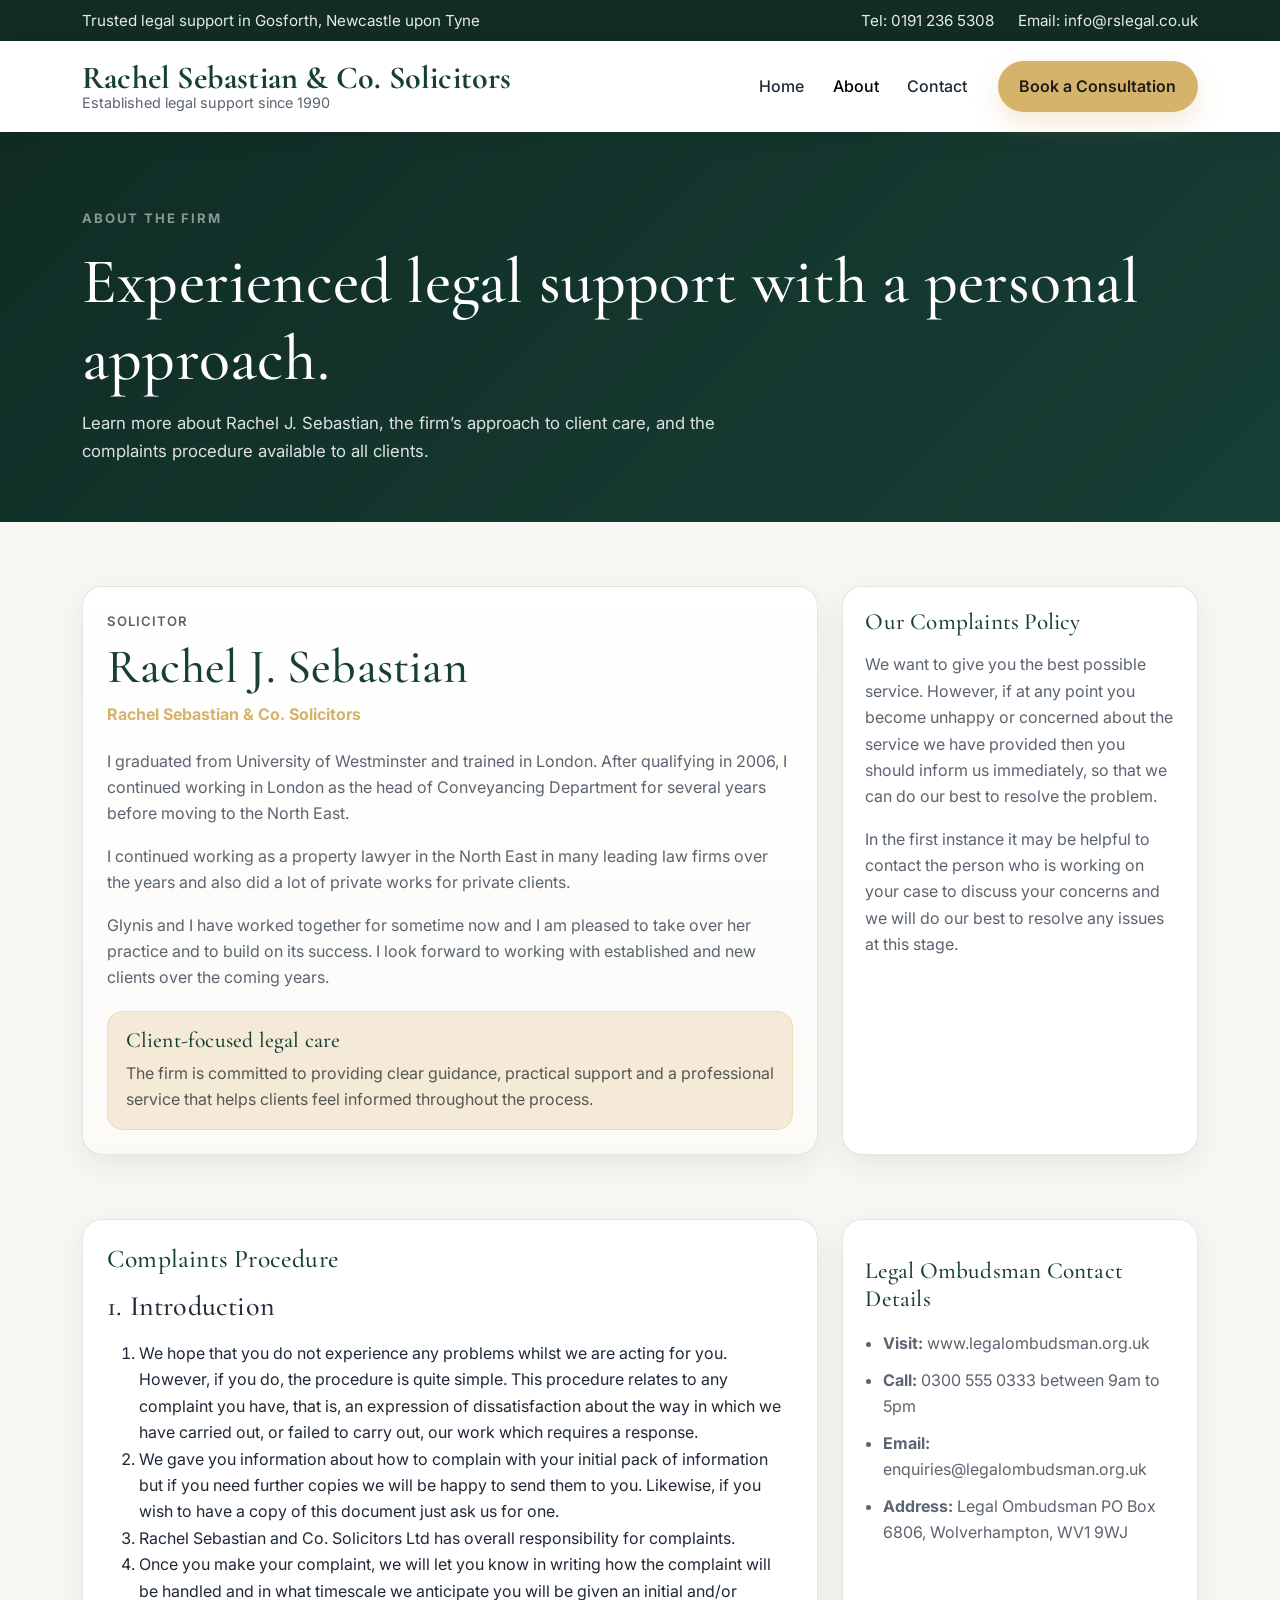
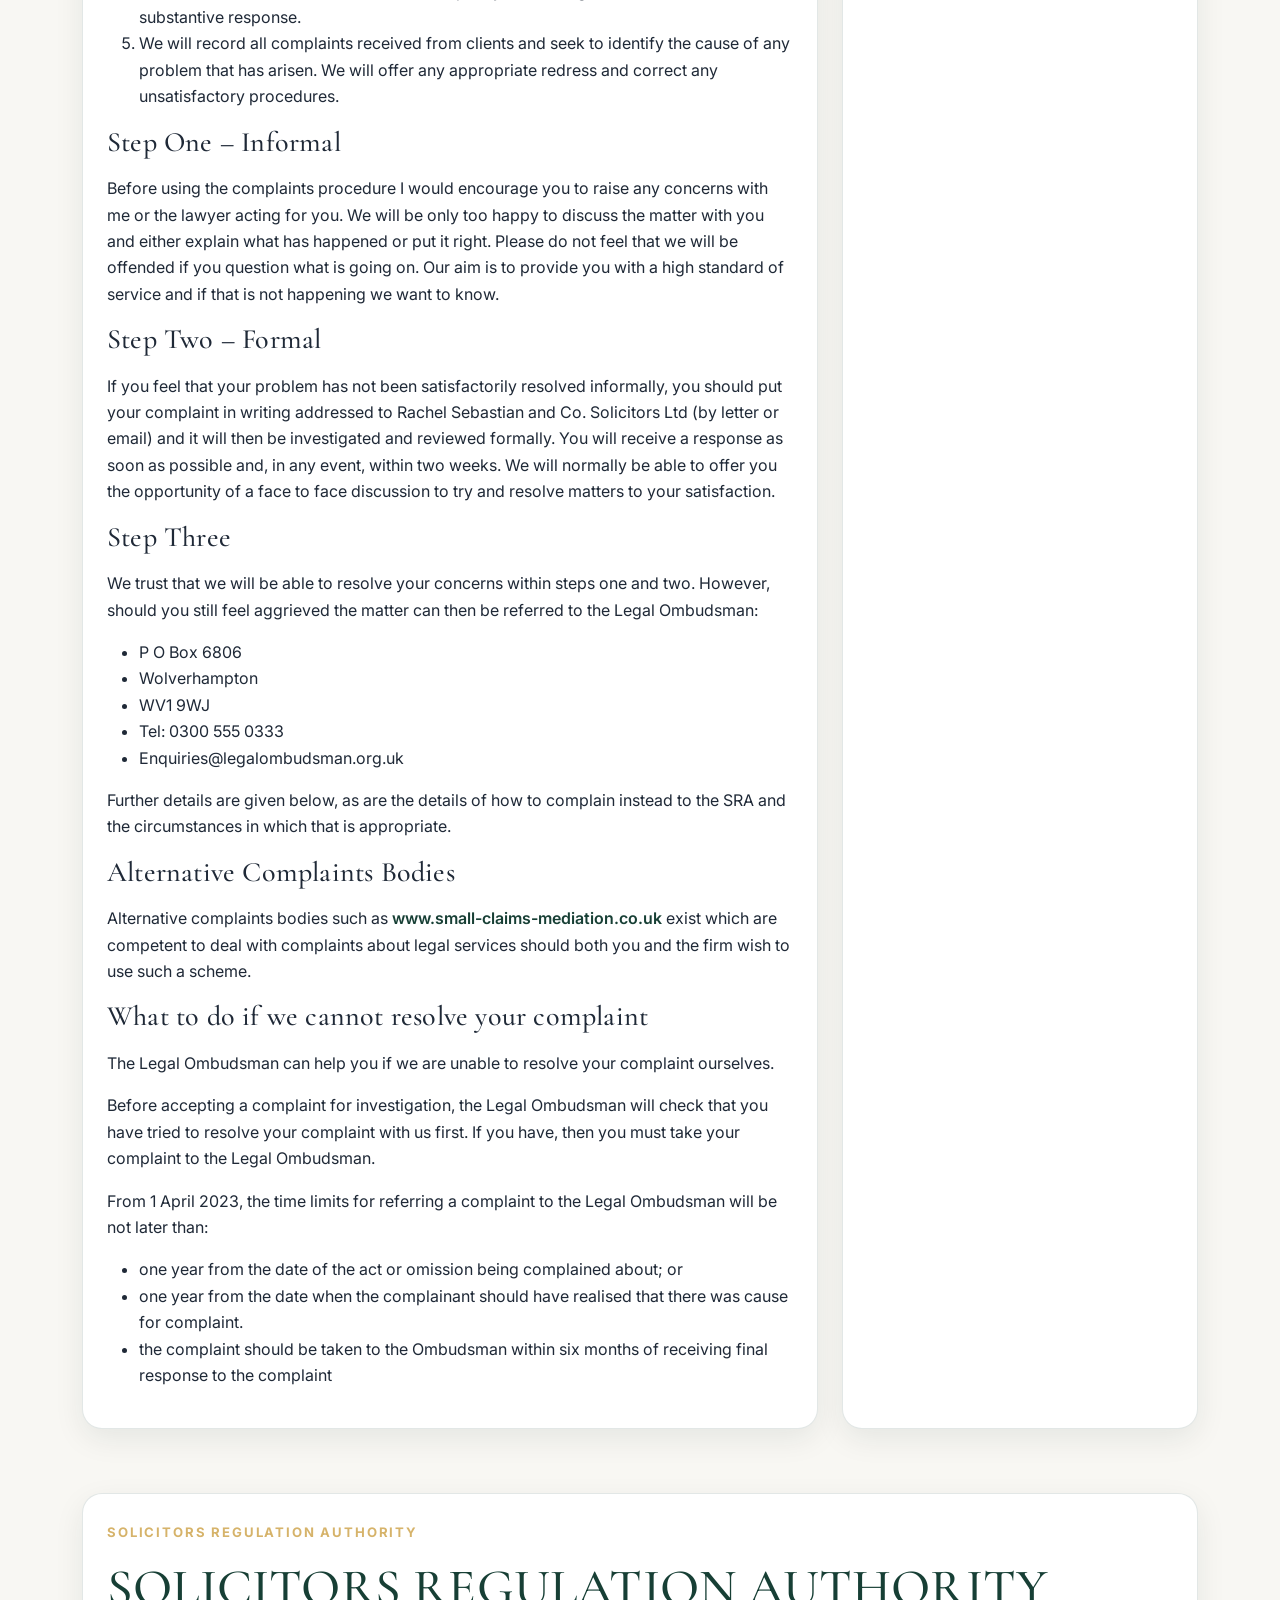
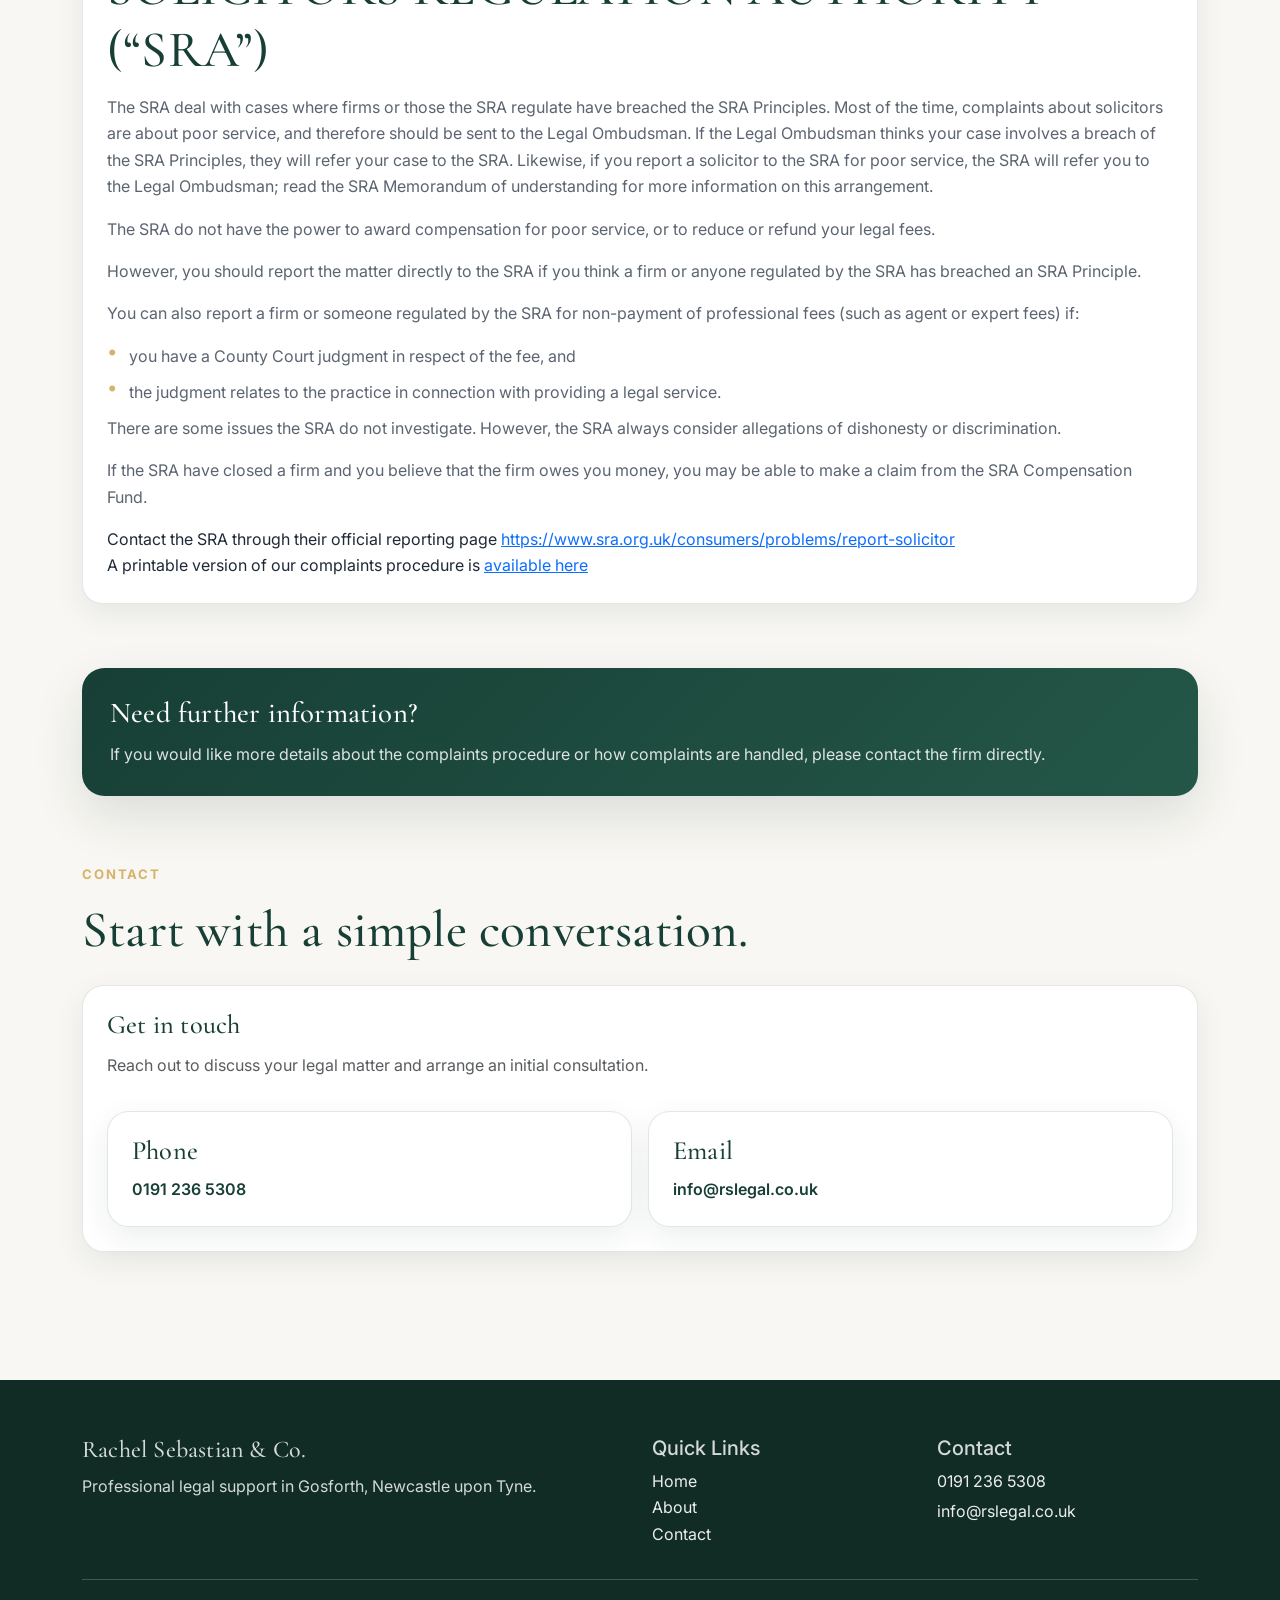
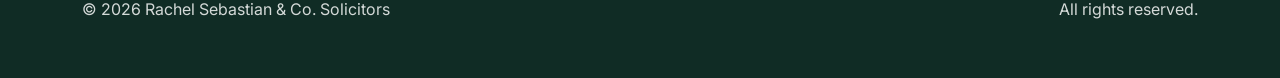
==== about.html @ 6a60bb21 "first commit" ====
<!DOCTYPE html>
<html lang="en">
<head>
  <meta charset="UTF-8" />
  <meta name="viewport" content="width=device-width, initial-scale=1.0"/>
  <title>About | Rachel Sebastian & Co.</title>

  <link rel="preconnect" href="https://fonts.googleapis.com">
  <link rel="preconnect" href="https://fonts.gstatic.com" crossorigin>
  <link href="https://fonts.googleapis.com/css2?family=Cormorant+Garamond:wght@500;600;700&family=Inter:wght@400;500;600;700&display=swap" rel="stylesheet">

  <link href="https://cdn.jsdelivr.net/npm/bootstrap@5.3.3/dist/css/bootstrap.min.css" rel="stylesheet">
  <link rel="stylesheet" href="assests/css/styles.css">

  <style>
    .page-hero {
      background: linear-gradient(135deg, var(--primary-dark), var(--primary));
      color: var(--white);
      padding: 4.5rem 0 3.5rem;
    }

    .page-title {
      font-size: clamp(2.4rem, 5vw, 4rem);
      margin-bottom: 0.8rem;
      color: var(--white);
    }

    .page-subtitle {
      max-width: 720px;
      color: rgba(255,255,255,0.86);
      margin-bottom: 0;
      font-size: 1.05rem;
    }

    .section-tight {
      padding: 4rem 0;
    }

    .content-card {
      background: var(--white);
      border-radius: 1.25rem;
      padding: 1.5rem;
      border: 1px solid var(--border-soft);
      box-shadow: var(--shadow-card);
      height: 100%;
    }

    .solicitor-card {
      background: linear-gradient(180deg, #ffffff 0%, #fbfaf7 100%);
    }

    .solicitor-label {
      color: var(--text-muted);
      font-weight: 600;
      text-transform: uppercase;
      letter-spacing: 0.08em;
      font-size: 0.82rem;
      margin-bottom: 0.4rem;
    }

    .solicitor-name {
      color: var(--primary);
      font-size: clamp(2rem, 4vw, 3rem);
      margin-bottom: 0.3rem;
    }

    .solicitor-role {
      color: var(--secondary);
      font-weight: 700;
      margin-bottom: 1.25rem;
    }

    .profile-highlight {
      background: var(--secondary-soft);
      border: 1px solid rgba(214, 179, 106, 0.25);
      border-radius: 1rem;
      padding: 1rem 1.1rem;
      margin-top: 1.25rem;
    }

    .profile-highlight h3 {
      color: var(--primary);
      font-size: 1.35rem;
      margin-bottom: 0.4rem;
    }

    .policy-grid-title {
      color: var(--primary);
      font-size: 1.6rem;
      margin-bottom: 0.9rem;
    }

    .accordion-item {
      border: 1px solid var(--border-soft);
      border-radius: 1rem !important;
      overflow: hidden;
      margin-bottom: 1rem;
      box-shadow: 0 8px 24px rgba(16, 44, 37, 0.05);
    }

    .accordion-button {
      font-weight: 600;
      color: var(--primary);
      background: var(--white);
      box-shadow: none !important;
      padding: 1.15rem 1.25rem;
    }

    .accordion-button:not(.collapsed) {
      background: var(--secondary-soft);
      color: var(--primary);
    }

    .accordion-body {
      color: var(--text-muted);
      padding: 1.25rem;
    }

    .accordion-body ul,
    .accordion-body ol {
      padding-left: 1.2rem;
      margin-bottom: 0;
    }

    .accordion-body li {
      margin-bottom: 0.65rem;
    }

    .info-panel {
      background: var(--white);
      border: 1px solid var(--border-soft);
      border-radius: 1.25rem;
      padding: 1.4rem;
      box-shadow: var(--shadow-card);
      height: 100%;
    }

    .info-panel h3 {
      color: var(--primary);
      font-size: 1.45rem;
      margin-bottom: 0.9rem;
    }

    .info-panel p,
    .info-panel li {
      color: var(--text-muted);
    }

    .info-panel ul {
      padding-left: 1.1rem;
      margin-bottom: 0;
    }

    .info-panel li {
      margin-bottom: 0.65rem;
    }

    .link-legal {
      color: var(--primary);
      font-weight: 600;
      text-decoration: none;
      word-break: break-word;
    }

    .print-note {
      background: linear-gradient(135deg, var(--primary) 0%, #245748 100%);
      color: var(--white);
      border-radius: 1.4rem;
      padding: 1.75rem;
      box-shadow: var(--shadow-soft);
    }

    .print-note h3 {
      color: var(--white);
      font-size: 1.8rem;
      margin-bottom: 0.7rem;
    }

    .print-note p {
      color: rgba(255,255,255,0.85);
      margin-bottom: 0;
    }

    @media (max-width: 991.98px) {
      .section-tight {
        padding: 3.5rem 0;
      }
    }

    @media (max-width: 767.98px) {
      .page-hero {
        padding: 3.5rem 0 3rem;
      }

      .content-card,
      .info-panel,
      .print-note {
        padding: 1.2rem;
      }

      .page-subtitle {
        font-size: 1rem;
      }
    }
  </style>
</head>

<body>
  <div class="topbar py-2">
    <div class="container d-flex flex-column flex-md-row justify-content-between align-items-center gap-2">
      <div>Trusted legal support in Gosforth, Newcastle upon Tyne</div>
      <div class="d-flex flex-column flex-md-row gap-2 gap-md-4 text-center text-md-start">
        <a href="tel:01912365308">Tel: 0191 236 5308</a>
        <a href="mailto:info@rslegal.co.uk">Email: info@rslegal.co.uk</a>
      </div>
    </div>
  </div>

  <nav class="navbar navbar-expand-lg sticky-top">
    <div class="container py-2">
      <a class="navbar-brand" href="index.html">
        <span class="brand-name">Rachel Sebastian & Co. Solicitors</span>
        <span class="brand-subtitle">Established legal support since 1990</span>
      </a>

      <button class="navbar-toggler border-0 shadow-none" type="button" data-bs-toggle="collapse" data-bs-target="#mainNav" aria-controls="mainNav" aria-expanded="false" aria-label="Toggle navigation">
        <span class="navbar-toggler-icon"></span>
      </button>

      <div class="collapse navbar-collapse" id="mainNav">
        <ul class="navbar-nav ms-auto mb-3 mb-lg-0 align-items-lg-center">
          <li class="nav-item"><a class="nav-link" href="index.html">Home</a></li>
          <li class="nav-item"><a class="nav-link active" href="about.html">About</a></li>
          <li class="nav-item"><a class="nav-link" href="contact.html">Contact</a></li>
        </ul>
        <div class="ms-lg-3">
          <a href="contact.html" class="btn btn-brand">Book a Consultation</a>
        </div>
      </div>
    </div>
  </nav>

  <main>
    <section class="page-hero">
      <div class="container">
        <span class="section-eyebrow text-white-50">About the Firm</span>
        <h1 class="page-title">Experienced legal support with a personal approach.</h1>
        <p class="page-subtitle">
          Learn more about Rachel J. Sebastian, the firm’s approach to client care, and the complaints procedure available to all clients.
        </p>
      </div>
    </section>

    <section class="section-tight">
      <div class="container">
        <div class="row g-4">
          <div class="col-lg-8">
            <div class="content-card solicitor-card">
              <div class="solicitor-label">Solicitor</div>
              <h2 class="solicitor-name">Rachel J. Sebastian</h2>
              <div class="solicitor-role">Rachel Sebastian &amp; Co. Solicitors</div>

              <p class="muted-copy">
                I graduated from University of Westminster and trained in London. After qualifying in 2006, I continued working in London as the head of Conveyancing Department for several years before moving to the North East.
              </p>

              <p class="muted-copy">
                I continued working as a property lawyer in the North East in many leading law firms over the years and also did a lot of private works for private clients.
              </p>

              <p class="muted-copy mb-0">
                Glynis and I have worked together for sometime now and I am pleased to take over her practice and to build on its success. I look forward to working with established and new clients over the coming years.
              </p>

              <div class="profile-highlight">
                <h3>Client-focused legal care</h3>
                <p class="mb-0 text-muted">
                  The firm is committed to providing clear guidance, practical support and a professional service that helps clients feel informed throughout the process.
                </p>
              </div>
            </div>
          </div>

          <div class="col-lg-4">
            <div class="info-panel">
              <h3>Our Complaints Policy</h3>
              <p class="mb-3">
                We want to give you the best possible service. However, if at any point you become unhappy or concerned about the service we have provided then you should inform us immediately, so that we can do our best to resolve the problem.
              </p>
              <p class="mb-0">
                In the first instance it may be helpful to contact the person who is working on your case to discuss your concerns and we will do our best to resolve any issues at this stage.
              </p>
            </div>
          </div>
        </div>
      </div>
    </section>

    <section class="section-tight pt-0">
        <div class="container">
            <div class="row g-4">
            <div class="col-lg-8">
                <div class="content-card">
                <h2 class="policy-grid-title">Complaints Procedure</h2>

                <div class="policy-block">
                    <h3 class="mt-3 mb-3">1. Introduction</h3>
                    <ol class="policy-list-numbered">
                    <li>
                        We hope that you do not experience any problems whilst we are acting for you. However, if you do,
                        the procedure is quite simple. This procedure relates to any complaint you have, that is, an expression
                        of dissatisfaction about the way in which we have carried out, or failed to carry out, our work which requires a response.
                    </li>
                    <li>
                        We gave you information about how to complain with your initial pack of information but if you need further copies
                        we will be happy to send them to you. Likewise, if you wish to have a copy of this document just ask us for one.
                    </li>
                    <li>
                        Rachel Sebastian and Co. Solicitors Ltd has overall responsibility for complaints.
                    </li>
                    <li>
                        Once you make your complaint, we will let you know in writing how the complaint will be handled and in what timescale
                        we anticipate you will be given an initial and/or substantive response.
                    </li>
                    <li>
                        We will record all complaints received from clients and seek to identify the cause of any problem that has arisen.
                        We will offer any appropriate redress and correct any unsatisfactory procedures.
                    </li>
                    </ol>
                </div>

                <div class="policy-block">
                    <h3 class="mt-3 mb-3">Step One – Informal</h3>
                    <p class="mb-0">
                    Before using the complaints procedure I would encourage you to raise any concerns with me or the lawyer acting for you.
                    We will be only too happy to discuss the matter with you and either explain what has happened or put it right.
                    Please do not feel that we will be offended if you question what is going on. Our aim is to provide you with a high standard
                    of service and if that is not happening we want to know.
                    </p>
                </div>

                <div class="policy-block">
                    <h3 class="mt-3 mb-3">Step Two – Formal</h3>
                    <p class="mb-0">
                    If you feel that your problem has not been satisfactorily resolved informally, you should put your complaint in writing
                    addressed to Rachel Sebastian and Co. Solicitors Ltd (by letter or email) and it will then be investigated and reviewed formally.
                    You will receive a response as soon as possible and, in any event, within two weeks. We will normally be able to offer you the
                    opportunity of a face to face discussion to try and resolve matters to your satisfaction.
                    </p>
                </div>

                <div class="policy-block">
                    <h3 class="mt-3 mb-3">Step Three</h3>
                    <p>
                    We trust that we will be able to resolve your concerns within steps one and two. However, should you still feel aggrieved
                    the matter can then be referred to the Legal Ombudsman:
                    </p>
                    <ul class="policy-list-clean">
                    <li>P O Box 6806</li>
                    <li>Wolverhampton</li>
                    <li>WV1 9WJ</li>
                    <li>Tel: 0300 555 0333</li>
                    <li>Enquiries@legalombudsman.org.uk</li>
                    </ul>
                    <p class="mb-0">
                    Further details are given below, as are the details of how to complain instead to the SRA and the circumstances in which that is appropriate.
                    </p>
                </div>

                <div class="policy-block">
                    <h3 class="mt-3 mb-3">Alternative Complaints Bodies</h3>
                    <p class="mb-0">
                    Alternative complaints bodies such as
                    <a href="http://www.small-claims-mediation.co.uk/" target="_blank" rel="noopener noreferrer" class="link-legal">
                        www.small-claims-mediation.co.uk
                    </a>
                    exist which are competent to deal with complaints about legal services should both you and the firm wish to use such a scheme.
                    </p>
                </div>

                <div class="policy-block mb-0">
                    <h3 class="mt-3 mb-3">What to do if we cannot resolve your complaint</h3>
                    <p>
                    The Legal Ombudsman can help you if we are unable to resolve your complaint ourselves.
                    </p>
                    <p>
                    Before accepting a complaint for investigation, the Legal Ombudsman will check that you have tried to resolve your complaint with us first.
                    If you have, then you must take your complaint to the Legal Ombudsman.
                    </p>
                    <p>From 1 April 2023, the time limits for referring a complaint to the Legal Ombudsman will be not later than:</p>
                    <ul class="policy-list-clean">
                    <li>one year from the date of the act or omission being complained about; or</li>
                    <li>one year from the date when the complainant should have realised that there was cause for complaint.</li>
                    <li>the complaint should be taken to the Ombudsman within six months of receiving final response to the complaint</li>
                    </ul>
                </div>
                </div>
            </div>

            <div class="col-lg-4">
                <div class="info-panel mb-4">
                <h3 class="mt-3 mb-3">Legal Ombudsman Contact Details</h3>
                <ul>
                    <li><strong>Visit:</strong> www.legalombudsman.org.uk</li>
                    <li><strong>Call:</strong> 0300 555 0333 between 9am to 5pm</li>
                    <li><strong>Email:</strong> enquiries@legalombudsman.org.uk</li>
                    <li><strong>Address:</strong> Legal Ombudsman PO Box 6806, Wolverhampton, WV1 9WJ</li>
                </ul>
                </div>

            </div>
            </div>
        </div>
        </section>

    <section class="section-tight pt-0">
      <div class="container">
        <div class="content-card">
          <span class="section-eyebrow">Solicitors Regulation Authority</span>
          <h2 class="section-title">SOLICITORS REGULATION AUTHORITY (“SRA”)</h2>

          <p class="muted-copy-color-alone">
            The SRA deal with cases where firms or those the SRA regulate have breached the SRA Principles. Most of the time, complaints about solicitors are about poor service, and therefore should be sent to the Legal Ombudsman. If the Legal Ombudsman thinks your case involves a breach of the SRA Principles, they will refer your case to the SRA. Likewise, if you report a solicitor to the SRA for poor service, the SRA will refer you to the Legal Ombudsman; read the SRA Memorandum of understanding for more information on this arrangement.
          </p>

          <p class="muted-copy-color-alone">
            The SRA do not have the power to award compensation for poor service, or to reduce or refund your legal fees.
          </p>

          <p class="muted-copy-color-alone">
            However, you should report the matter directly to the SRA if you think a firm or anyone regulated by the SRA has breached an SRA Principle.
          </p>

          <p class="muted-copy-color-alone">
            You can also report a firm or someone regulated by the SRA for non-payment of professional fees (such as agent or expert fees) if:
          </p>

          <ul class="service-list">
            <li>you have a County Court judgment in respect of the fee, and</li>
            <li>the judgment relates to the practice in connection with providing a legal service.</li>
          </ul>

          <p class="muted-copy-color-alone">
            There are some issues the SRA do not investigate. However, the SRA always consider allegations of dishonesty or discrimination.
          </p>

          <p class="muted-copy-color-alone">
            If the SRA have closed a firm and you believe that the firm owes you money, you may be able to make a claim from the SRA Compensation Fund.
          </p>

          <p class="mb-0">
            Contact the SRA through their official reporting page
            <a href="https://www.sra.org.uk/consumers/problems/report-solicitor" target="_blank" rel="noopener noreferrer">
                https://www.sra.org.uk/consumers/problems/report-solicitor
            </a>
          </p>

          <p class="mb-0">
            A printable version of our complaints procedure is 
            <a href="https://www.rslegal.co.uk/HowToComplain.pdf" target="_blank" rel="noopener noreferrer">
                available here
            </a>
          </p>
        </div>
      </div>
    </section>

    <section class="section-tight pt-0">
      <div class="container">
        <div class="print-note">
          <h3>Need further information?</h3>
          <p>
            If you would like more details about the complaints procedure or how complaints are handled, please contact the firm directly.
          </p>
        </div>
      </div>
    </section>

      <section id="contact" class="section pt-0">
        <div class="container">
        <div class="row g-4">
            <div class="">
            <span class="section-eyebrow">Contact</span>
            <h2 class="section-title">Start with a simple conversation.</h2>
            <p class="muted-copy mb-4">
            </p>
            <div class="trust-card">
                <h3>Get in touch</h3>
                <p class="text-muted">Reach out to discuss your legal matter and arrange an initial consultation.</p>
                <div class="row g-3 mt-2">
                <div class="col-md-6">
                    <div class="about-card h-100">
                    <h3 class="mb-2">Phone</h3>
                    <a class="contact-value" href="tel:01912365308">0191 236 5308</a>
                    </div>
                </div>
                <div class="col-md-6">
                    <div class="about-card h-100">
                    <h3 class="mb-2">Email</h3>
                    <a class="contact-value" href="mailto:info@rslegal.co.uk">info@rslegal.co.uk</a>
                    </div>
                </div>
                </div>
            </div>
            </div>
        </div>
        </div>
    </section>

  </main>

  <footer class="footer mt-5">
    <div class="container py-4">
      <div class="row g-4">
        <div class="col-md-6">
          <h4>Rachel Sebastian & Co.</h4>
          <p class="mb-0">
            Professional legal support in Gosforth, Newcastle upon Tyne.
          </p>
        </div>

        <div class="col-md-3">
          <h5>Quick Links</h5>
          <ul class="list-unstyled">
            <li><a href="index.html">Home</a></li>
            <li><a href="about.html">About</a></li>
            <li><a href="contact.html">Contact</a></li>
          </ul>
        </div>

        <div class="col-md-3">
          <h5>Contact</h5>
          <p class="mb-1"><a href="tel:01912365308">0191 236 5308</a></p>
          <p class="mb-0"><a href="mailto:info@rslegal.co.uk">info@rslegal.co.uk</a></p>
        </div>
      </div>

      <hr>

      <div class="d-flex flex-column flex-md-row justify-content-between">
        <p class="mb-0">© 2026 Rachel Sebastian & Co. Solicitors</p>
        <p class="mb-0">All rights reserved.</p>
      </div>
    </div>
  </footer>

  <script src="https://cdn.jsdelivr.net/npm/bootstrap@5.3.3/dist/js/bootstrap.bundle.min.js"></script>
</body>
</html>
---- assests/css/styles.css ----
:root {
      --primary: #173f35;
      --primary-dark: #102c25;
      --secondary: #d6b36a;
      --secondary-soft: #f4ead7;
      --text-dark: #1f2937;
      --text-muted: #5b6470;
      --light-bg: #f8f7f3;
      --white: #ffffff;
      --border-soft: rgba(23, 63, 53, 0.12);
      --shadow-soft: 0 20px 50px rgba(16, 44, 37, 0.12);
      --shadow-card: 0 10px 30px rgba(16, 44, 37, 0.08);
    }

    * {
      box-sizing: border-box;
    }

    html {
      scroll-behavior: smooth;
    }

    body {
      margin: 0;
      font-family: 'Inter', sans-serif;
      color: var(--text-dark);
      background: var(--light-bg);
      line-height: 1.65;
    }

    h1, h2, h3, h4, .brand-name {
      font-family: 'Cormorant Garamond', serif;
      letter-spacing: 0.2px;
    }

    .topbar {
      background: var(--primary-dark);
      color: rgba(255,255,255,0.9);
      font-size: 0.95rem;
    }

    .topbar a {
      color: rgba(255,255,255,0.9);
      text-decoration: none;
    }

    .navbar {
      background: rgba(255,255,255,0.96);
      backdrop-filter: blur(10px);
      box-shadow: 0 8px 22px rgba(0,0,0,0.04);
    }

    .navbar-brand {
      display: flex;
      flex-direction: column;
      line-height: 1;
    }

    .brand-name {
      font-size: 2rem;
      font-weight: 700;
      color: var(--primary);
    }

    .brand-subtitle {
      font-size: 0.9rem;
      color: var(--text-muted);
      margin-top: 0.15rem;
    }

    .nav-link {
      color: var(--text-dark);
      font-weight: 500;
      margin-left: 0.4rem;
      margin-right: 0.4rem;
    }

    .nav-link:hover,
    .nav-link:focus,
    .nav-link.active {
      color: var(--primary);
    }

    .btn-brand,
    .btn-outline-brand {
      border-radius: 999px;
      padding: 0.82rem 1.35rem;
      font-weight: 600;
      transition: all 0.25s ease;
    }

    .btn-brand {
      background: var(--secondary);
      color: #1d1d1d;
      border: none;
      box-shadow: 0 12px 25px rgba(214, 179, 106, 0.25);
    }

    .btn-brand:hover {
      transform: translateY(-2px);
      background: #c9a153;
      color: #121212;
    }

    .btn-outline-brand {
      border: 1px solid rgba(255,255,255,0.4);
      color: var(--white);
      background: transparent;
    }

    .btn-outline-brand:hover {
      background: rgba(255,255,255,0.12);
      color: var(--white);
      transform: translateY(-2px);
    }

    .hero {
      position: relative;
      overflow: hidden;
      background:
        linear-gradient(115deg, rgba(16,44,37,0.94) 0%, rgba(23,63,53,0.88) 50%, rgba(23,63,53,0.78) 100%),
        url('https://images.unsplash.com/photo-1589829545856-d10d557cf95f?auto=format&fit=crop&w=1600&q=80') center/cover no-repeat;
      color: var(--white);
      padding: 5rem 0 4.5rem;
    }

    .hero-badge {
      display: inline-flex;
      align-items: center;
      gap: 0.5rem;
      background: rgba(255,255,255,0.12);
      border: 1px solid rgba(255,255,255,0.18);
      color: rgba(255,255,255,0.95);
      padding: 0.5rem 0.9rem;
      border-radius: 999px;
      margin-bottom: 1.2rem;
      font-size: 0.92rem;
    }

    .hero h1 {
      font-size: clamp(2.5rem, 5vw, 4.7rem);
      line-height: 0.98;
      margin-bottom: 1rem;
      font-weight: 700;
    }

    .hero p.lead {
      font-size: 1.08rem;
      color: rgba(255,255,255,0.88);
      max-width: 640px;
      margin-bottom: 1.7rem;
    }

    .hero-highlights {
      display: grid;
      grid-template-columns: repeat(3, minmax(0, 1fr));
      gap: 1rem;
      margin-top: 2rem;
    }

    .highlight-card {
      background: rgba(255,255,255,0.08);
      border: 1px solid rgba(255,255,255,0.12);
      border-radius: 1.15rem;
      padding: 1rem;
      backdrop-filter: blur(10px);
      min-height: 100%;
    }

    .highlight-card h3 {
      font-size: 1.15rem;
      margin-bottom: 0.35rem;
    }

    .highlight-card p {
      margin: 0;
      color: rgba(255,255,255,0.82);
      font-size: 0.95rem;
    }

    .hero-contact-card {
      background: var(--white);
      color: var(--text-dark);
      border-radius: 1.5rem;
      padding: 1.6rem;
      box-shadow: var(--shadow-soft);
    }

    .hero-contact-card h3 {
      color: var(--primary);
      font-size: 2rem;
      margin-bottom: 0.5rem;
    }

    .contact-list {
      list-style: none;
      padding: 0;
      margin: 1.2rem 0 1.4rem;
    }

    .contact-list li {
      padding: 0.8rem 0;
      border-bottom: 1px solid rgba(23, 63, 53, 0.09);
    }

    .contact-list li:last-child {
      border-bottom: 0;
      padding-bottom: 0;
    }

    .contact-label {
      display: block;
      font-size: 0.86rem;
      color: var(--text-muted);
      margin-bottom: 0.18rem;
    }

    .contact-value {
      color: var(--primary);
      font-weight: 600;
      text-decoration: none;
    }

    .stats-section {
      margin-top: -2.25rem;
      position: relative;
      z-index: 2;
    }

    .stats-wrap {
      background: var(--white);
      border-radius: 1.5rem;
      box-shadow: var(--shadow-card);
      padding: 1.4rem 1.2rem;
      border: 1px solid rgba(23,63,53,0.05);
    }

    .stat-item {
      text-align: center;
      padding: 0.8rem;
    }

    .stat-item h3 {
      font-size: 2rem;
      color: var(--primary);
      margin-bottom: 0.2rem;
    }

    .section {
      padding: 5rem 0;
    }

    .section-title {
      color: var(--primary);
      font-size: clamp(2.1rem, 4vw, 3.2rem);
      margin-bottom: 0.8rem;
    }

    .section-eyebrow {
      display: inline-block;
      color: var(--secondary);
      font-weight: 700;
      text-transform: uppercase;
      letter-spacing: 0.14em;
      font-size: 0.82rem;
      margin-bottom: 0.9rem;
    }

    .muted-copy {
      color: var(--text-muted);
      max-width: 720px;
    }

    .muted-copy-color-alone{
      color: var(--text-muted);
    }

    .about-card,
    .service-card{
      background: var(--white);
      border-radius: 1.35rem;
      padding: 1.5rem;
      box-shadow: var(--shadow-card);
      border: 1px solid var(--border-soft);
      height: 100%;
      transition: transform 0.25s ease, box-shadow 0.25s ease;
    }

    .trust-card{
      background: var(--white);
      border-radius: 1.35rem;
      padding: 1.5rem;
      box-shadow: var(--shadow-card);
      border: 1px solid var(--border-soft);
      transition: transform 0.25s ease, box-shadow 0.25s ease;
    }

    .about-card:hover,
    .service-card:hover,
    .trust-card:hover {
      transform: translateY(-4px);
      box-shadow: 0 18px 36px rgba(16, 44, 37, 0.12);
    }

    .about-feature-icon,
    .service-icon {
      width: 52px;
      height: 52px;
      border-radius: 50%;
      display: inline-flex;
      align-items: center;
      justify-content: center;
      background: var(--secondary-soft);
      color: var(--primary);
      font-size: 1.15rem;
      margin-bottom: 1rem;
      font-weight: 700;
    }

    .about-image-wrap {
      position: relative;
    }

    .about-image {
      width: 100%;
      min-height: 520px;
      object-fit: cover;
      border-radius: 1.6rem;
      box-shadow: var(--shadow-soft);
    }

    .floating-note {
      position: absolute;
      left: 1rem;
      bottom: 1rem;
      background: rgba(255,255,255,0.96);
      border-radius: 1rem;
      padding: 1rem 1.1rem;
      box-shadow: var(--shadow-card);
      max-width: 280px;
    }

    .floating-note h4 {
      font-size: 1.4rem;
      color: var(--primary);
      margin-bottom: 0.25rem;
    }

    .services-grid {
      margin-top: 2rem;
    }

    .service-card h3,
    .about-card h3,
    .trust-card h3 {
      color: var(--primary);
      font-size: 1.65rem;
      margin-bottom: 0.65rem;
    }

    .service-list {
      list-style: none;
      padding-left: 0;
      margin: 0.85rem 0 0;
    }

    .service-list li {
      position: relative;
      padding-left: 1.35rem;
      margin-bottom: 0.6rem;
      color: var(--text-muted);
    }

    .service-list li::before {
      content: '•';
      position: absolute;
      left: 0;
      top: -1px;
      color: var(--secondary);
      font-size: 1.2rem;
      line-height: 1;
    }

    .cta-strip {
      background: linear-gradient(135deg, var(--primary) 0%, #245748 100%);
      color: var(--white);
      border-radius: 1.7rem;
      padding: 2rem;
      box-shadow: var(--shadow-soft);
    }

    .footer {
      background: var(--primary-dark);
      color: rgba(255,255,255,0.82);
      padding: 2rem 0;
      margin-top: 3rem;
    }

    .footer a {
      color: rgba(255,255,255,0.92);
      text-decoration: none;
    }

    @media (max-width: 991.98px) {
      .hero {
        padding-top: 4rem;
      }

      .hero-contact-card {
        margin-top: 2rem;
      }

      .hero-highlights {
        grid-template-columns: 1fr;
      }

      .about-image {
        min-height: 380px;
      }
    }

    @media (max-width: 767.98px) {
      .brand-name {
        font-size: 1.40rem;
      }

      .navbar-brand {
        max-width: 70%;
      }

      .hero {
        padding: 3.4rem 0 3.4rem;
      }

      .hero h1 {
        font-size: 2.55rem;
      }

      .hero p.lead {
        font-size: 1rem;
      }

      .stats-section {
        margin-top: -1.5rem;
      }

      .section {
        padding: 4rem 0;
      }

      .section-title {
        font-size: 2.25rem;
      }

      .floating-note {
        position: static;
        margin-top: 1rem;
        max-width: 100%;
      }

      .about-image {
        min-height: 300px;
      }

      .btn-brand,
      .btn-outline-brand {
        width: 100%;
      }

      .hero-actions {
        display: grid;
        gap: 0.85rem;
      }
    }
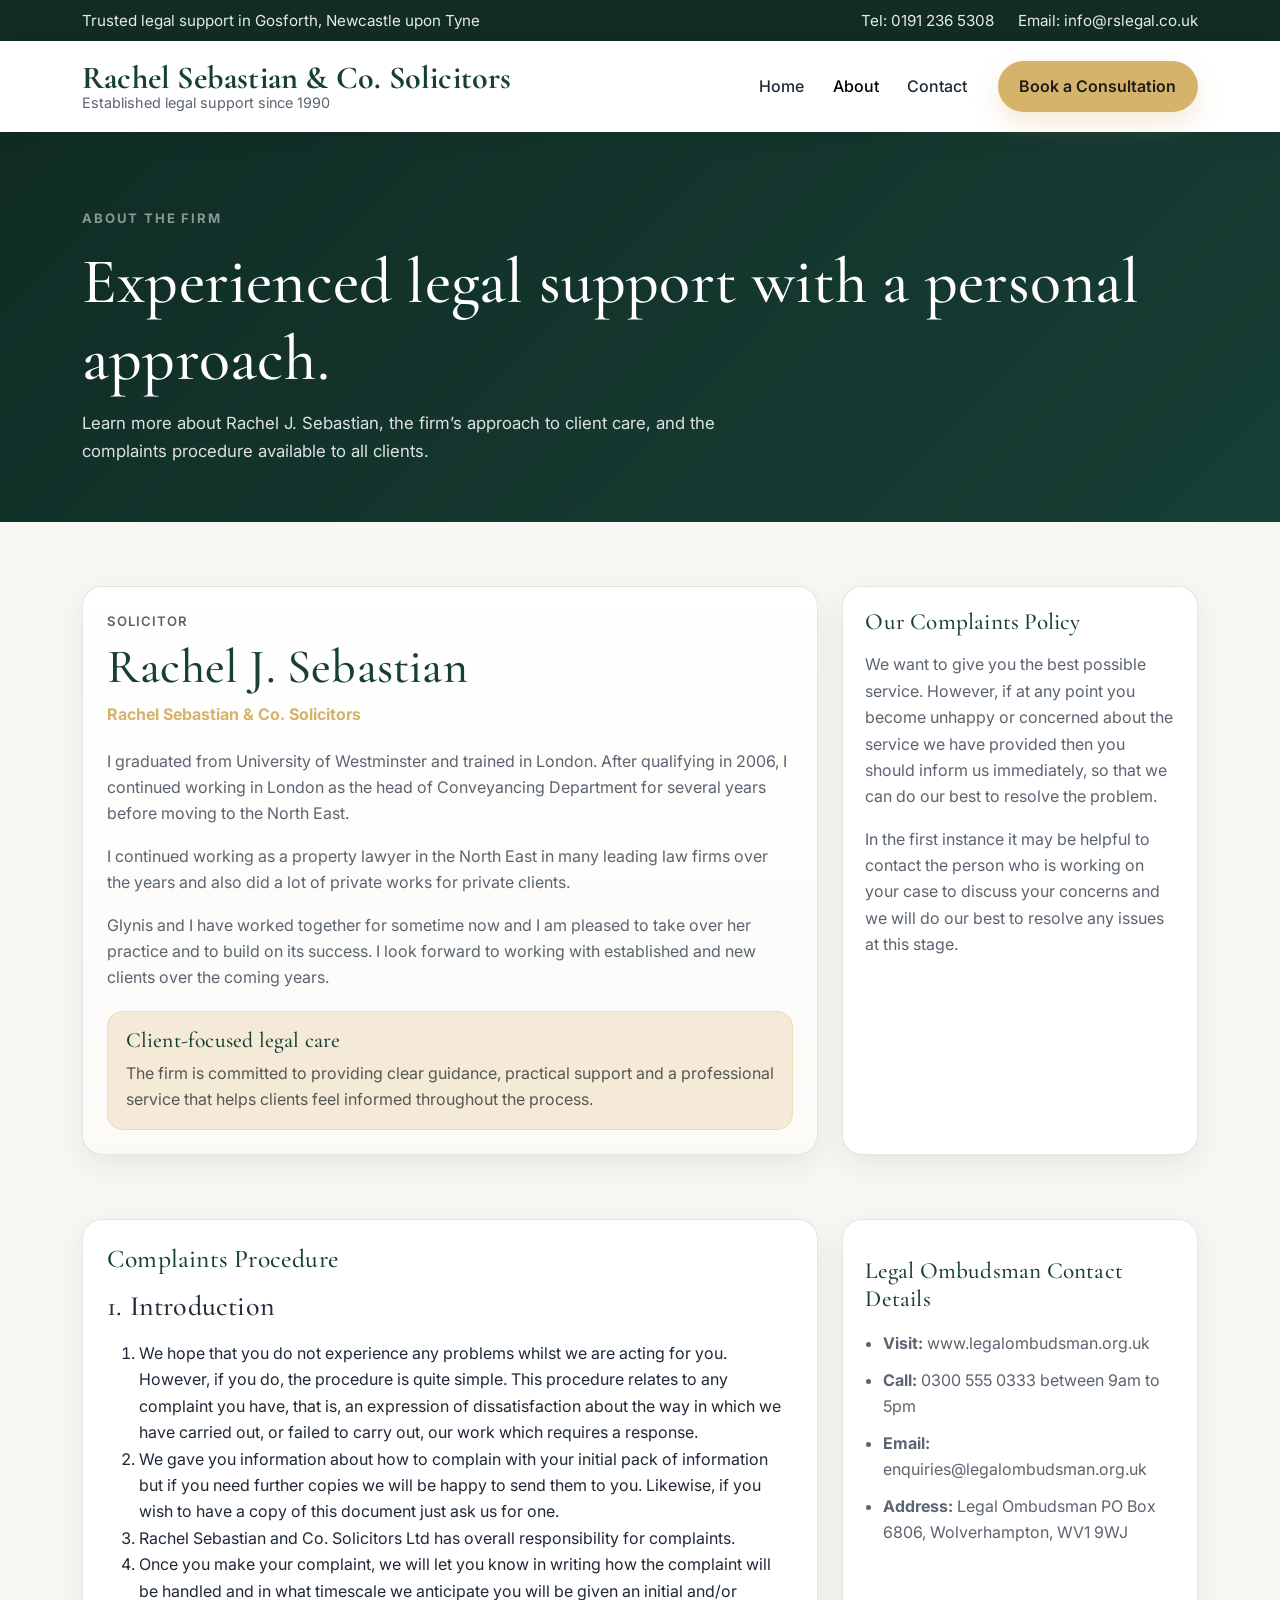
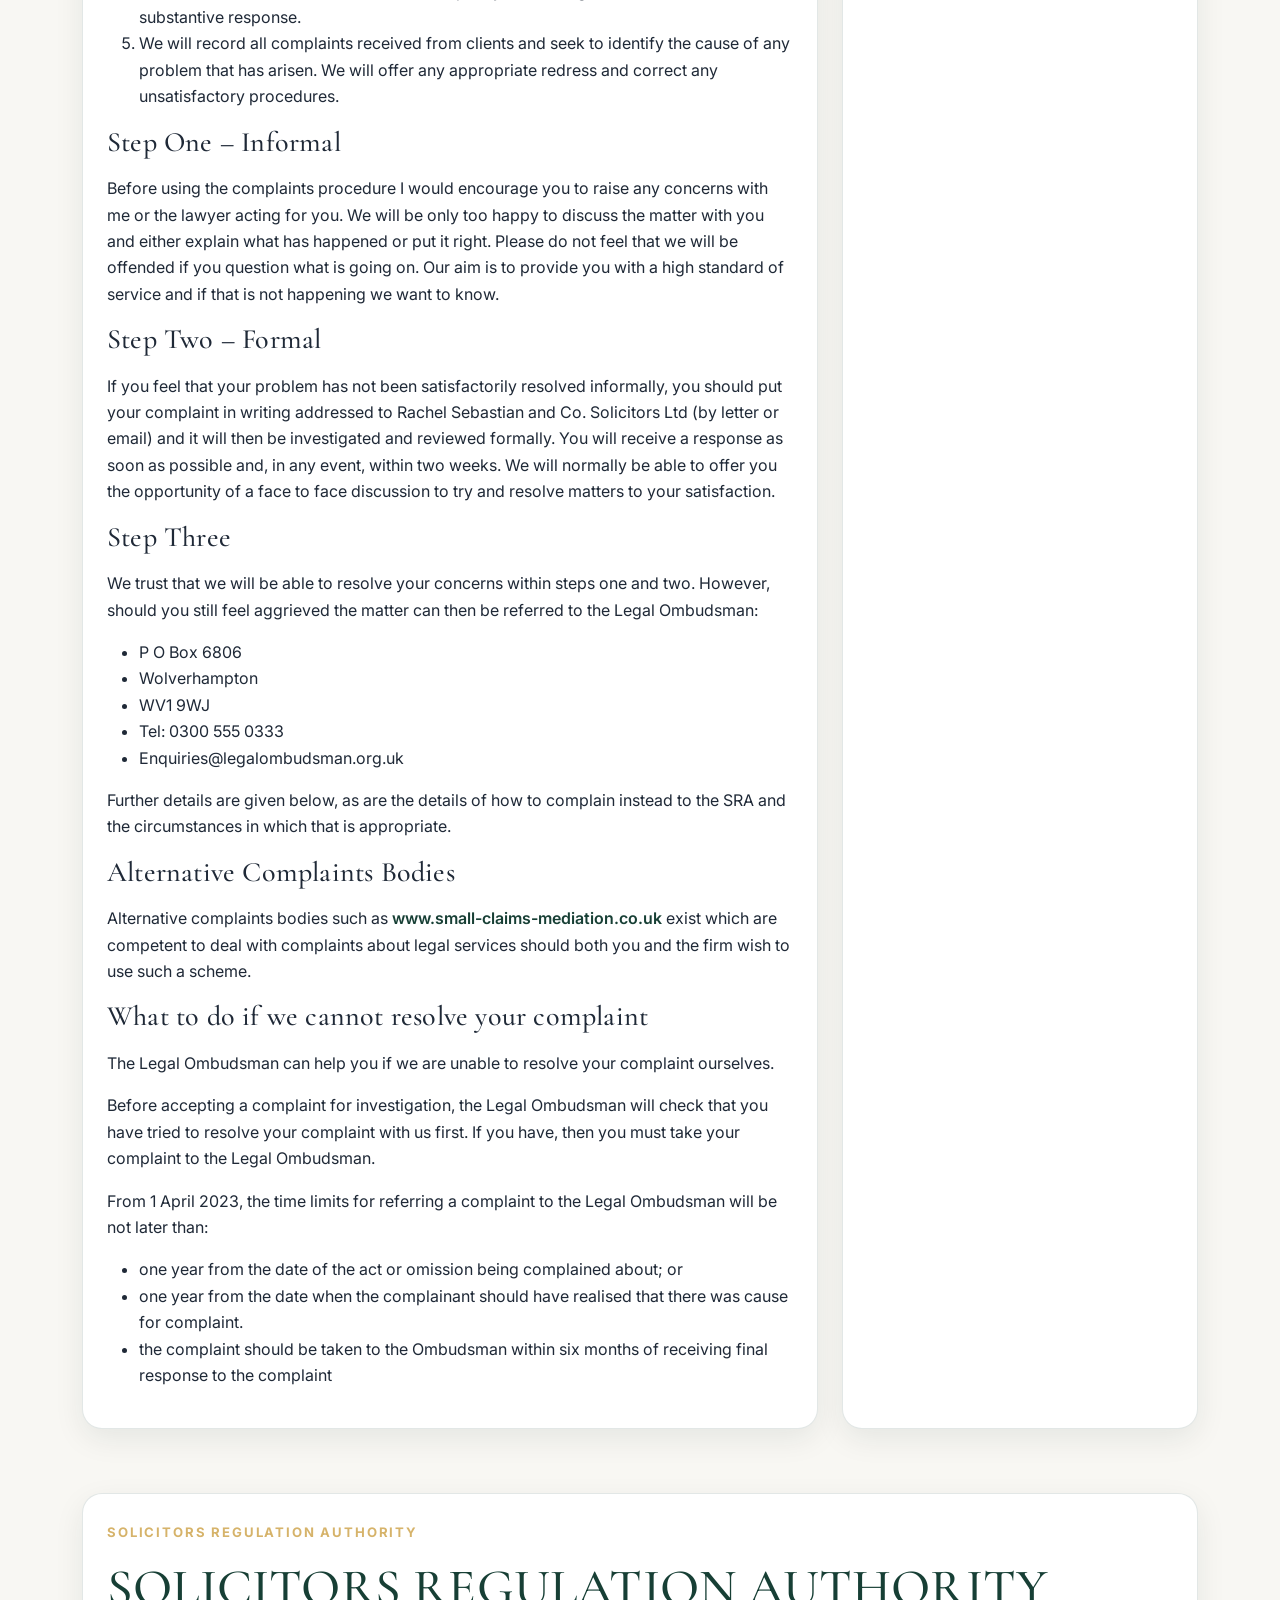
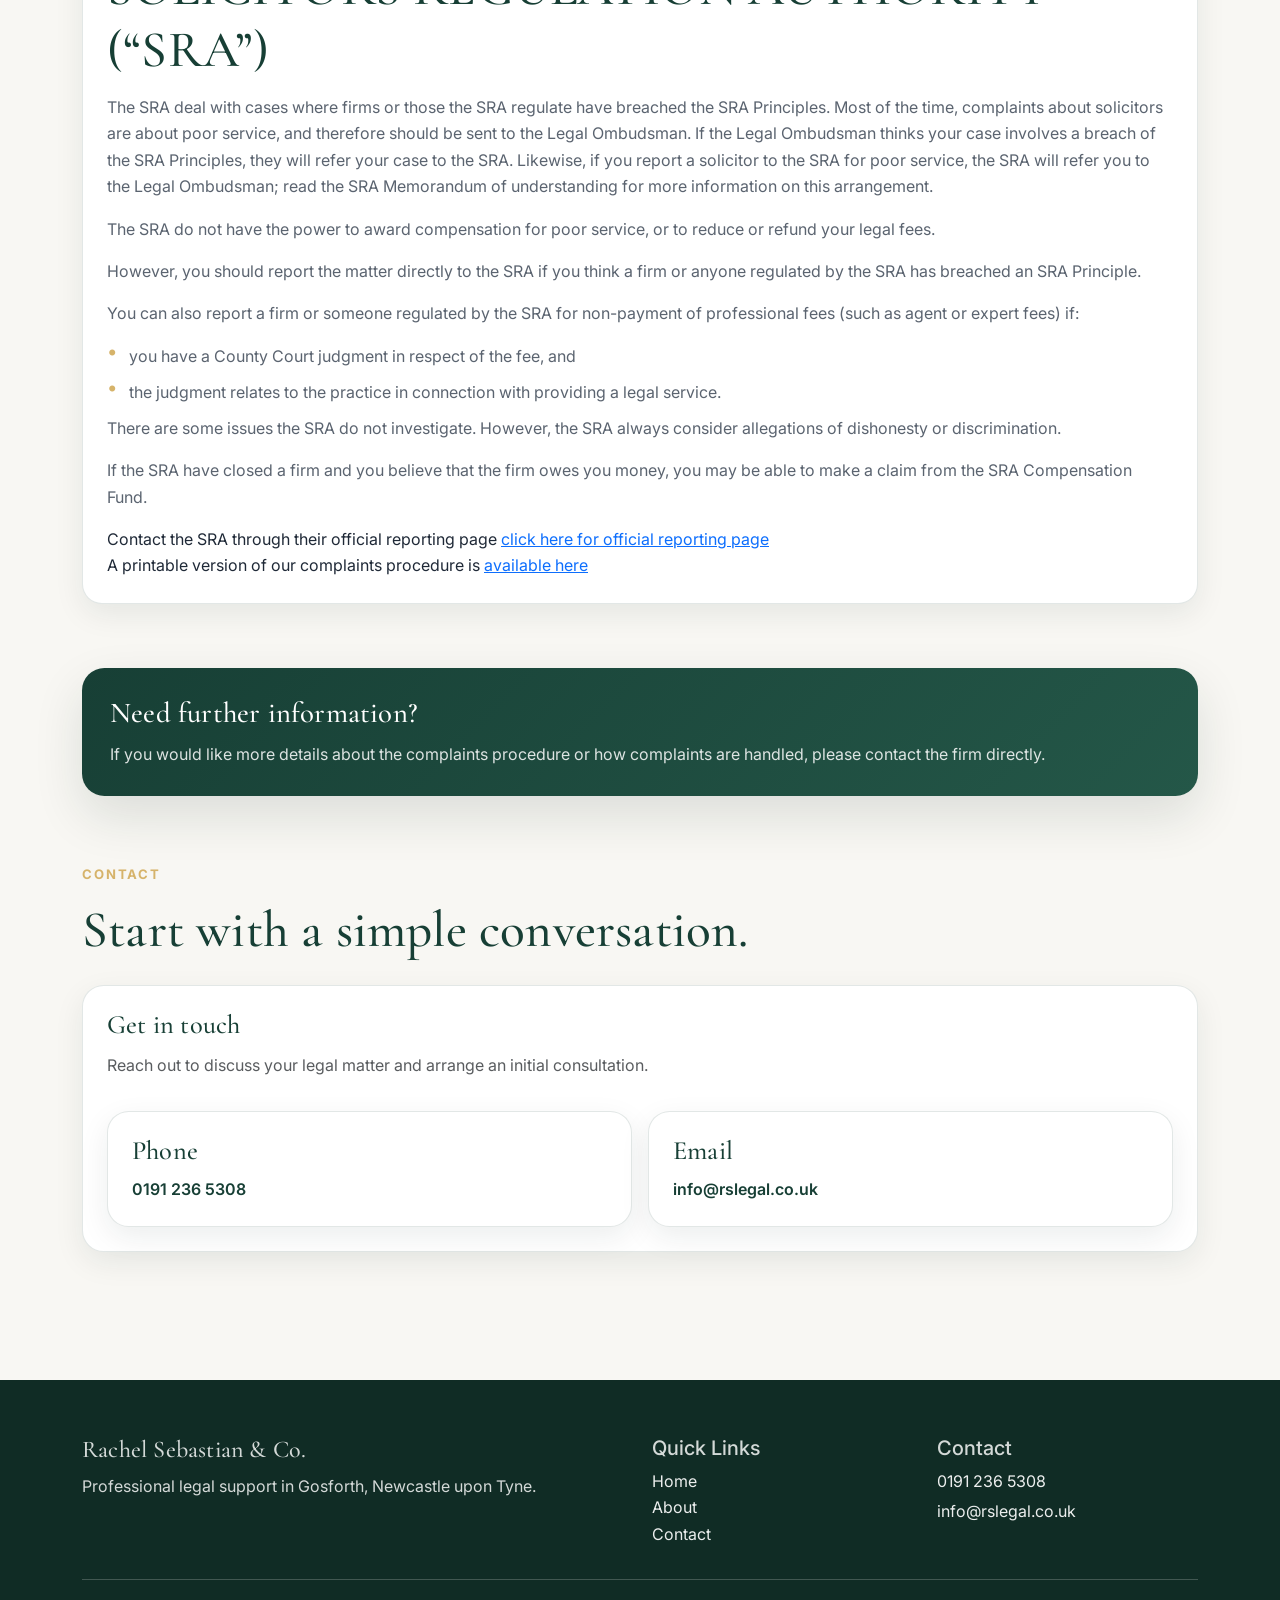
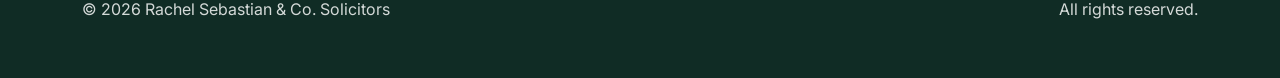
==== commit 2372cf01: "link change updated in about page" ====
--- a/about.html
+++ b/about.html
@@ -449,10 +449,8 @@
           </p>
 
           <p class="mb-0">
-            Contact the SRA through their official reporting page
-            <a href="https://www.sra.org.uk/consumers/problems/report-solicitor" target="_blank" rel="noopener noreferrer">
-                https://www.sra.org.uk/consumers/problems/report-solicitor
-            </a>
+            <span>Contact the SRA through their official reporting page
+            <a href="https://www.sra.org.uk/consumers/problems/report-solicitor" target="_blank" rel="noopener noreferrer">click here for official reporting page</a></span>
           </p>
 
           <p class="mb-0">
